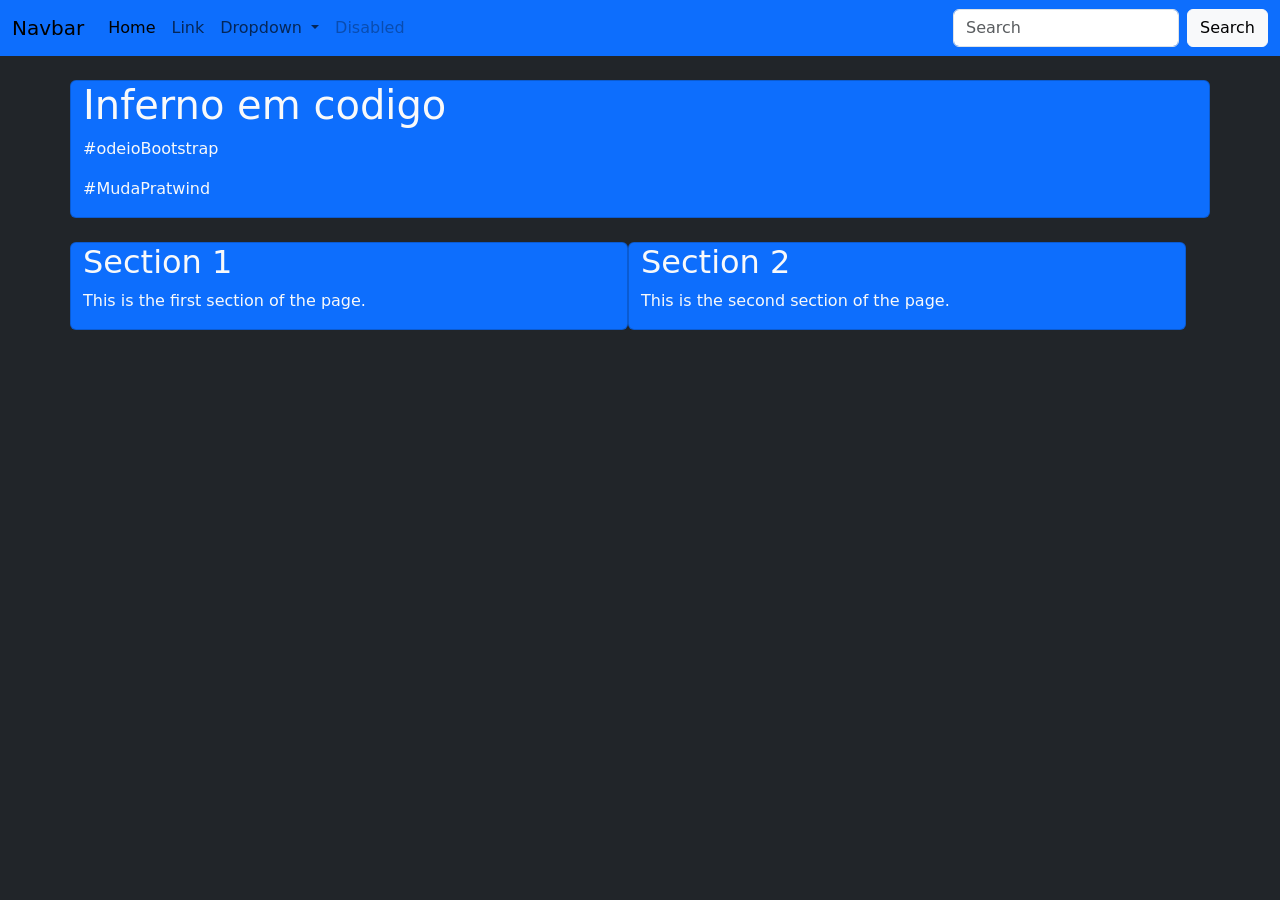
==== Bootstrap/index.html @ 7a37eac0 "Include bootstrap" ====
<!DOCTYPE html>
<html lang="pt-br">

<head>
    <meta charset="UTF-8">
    <meta name="viewport" content="width=device-width, initial-scale=1.0">
    <link rel="stylesheet" href="bootstrap-5.3.8-dist/css/bootstrap.min.css" />
    <title>bootstrap site</title>
</head>

<body class="bg-dark">
    <nav class="navbar navbar-expand-lg navbar bg-primary data-bs-theme=" dark">
        <div class="container-fluid">
            <a class="navbar-brand" href="#">Navbar</a>
            <button class="navbar-toggler" type="button" data-bs-toggle="collapse"
                data-bs-target="#navbarSupportedContent" aria-controls="navbarSupportedContent" aria-expanded="false"
                aria-label="Toggle navigation">
                <span class="navbar-toggler-icon"></span>
            </button>
            <div class="collapse navbar-collapse" id="navbarSupportedContent">
                <ul class="navbar-nav me-auto mb-2 mb-lg-0">
                    <li class="nav-item">
                        <a class="nav-link active" aria-current="page" href="#">Home</a>
                    </li>
                    <li class="nav-item">
                        <a class="nav-link" href="#">Link</a>
                    </li>
                    <li class="nav-item dropdown">
                        <a class="nav-link dropdown-toggle" href="#" role="button" data-bs-toggle="dropdown"
                            aria-expanded="false">
                            Dropdown
                        </a>
                        <ul class="dropdown-menu">
                            <li><a class="dropdown-item" href="#">Action</a></li>
                            <li><a class="dropdown-item" href="#">Another action</a></li>
                            <li>
                                <hr class="dropdown-divider">
                            </li>
                            <li><a class="dropdown-item" href="#">Something else here</a></li>
                        </ul>
                    </li>
                    <li class="nav-item">
                        <a class="nav-link disabled" aria-disabled="true">Disabled</a>
                    </li>
                </ul>
                <form class="d-flex" role="search">
                    <input class="form-control me-2" type="search" placeholder="Search" aria-label="Search" />
                    <button class="btn btn-light" type="submit">Search</button>
                </form>
            </div>
        </div>
    </nav>

    <div class="container text-light mt-4 ">
        <div class="row">
            <div class="col card bg-primary text-light">
                <h1>Inferno em codigo</h1>
                <p>#odeioBootstrap</p>
                <p>#MudaPratwind</p>
            </div>

            <div class="row pt-4" >
                <div class="col card bg-primary text-light md-3">
                    <h2>Section 1</h2>
                    <p>This is the first section of the page.</p>
                </div>
                <div class="col card bg-primary text-light">
                    <h2>Section 2</h2>
                    <p>This is the second section of the page.</p>
                </div>
            </div>

        </div>
    </div>

    <div class="">

    </div>
    <script src="bootstrap-5.3.8-dist/js/bootstrap.min.js"></script>
</body>

</html>
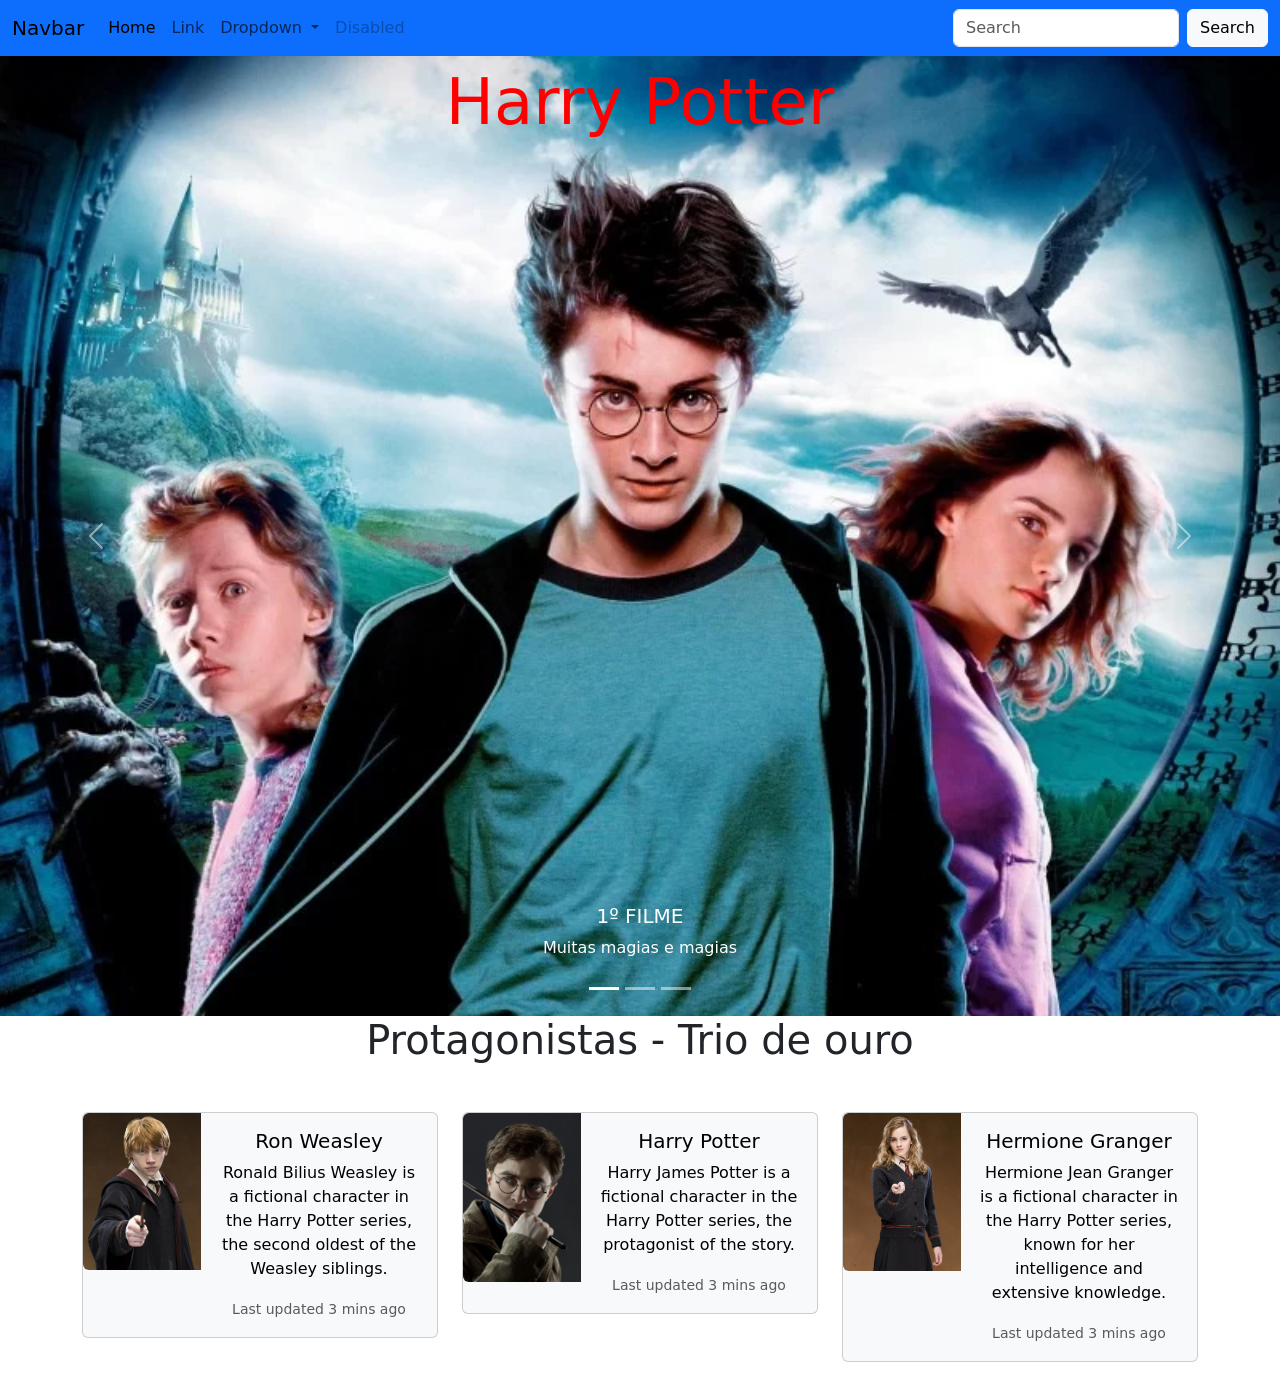
==== commit af403b50: "Complementos bootstrap" ====
--- a/Bootstrap/index.html
+++ b/Bootstrap/index.html
@@ -5,10 +5,11 @@
     <meta charset="UTF-8">
     <meta name="viewport" content="width=device-width, initial-scale=1.0">
     <link rel="stylesheet" href="bootstrap-5.3.8-dist/css/bootstrap.min.css" />
+    <link rel="stylesheet" href="bootstrap-5.3.8-dist/css/css.css">
     <title>bootstrap site</title>
 </head>
 
-<body class="bg-dark">
+<body>
     <nav class="navbar navbar-expand-lg navbar bg-primary data-bs-theme=" dark">
         <div class="container-fluid">
             <a class="navbar-brand" href="#">Navbar</a>
@@ -51,31 +52,114 @@
         </div>
     </nav>
 
-    <div class="container text-light mt-4 ">
-        <div class="row">
-            <div class="col card bg-primary text-light">
-                <h1>Inferno em codigo</h1>
-                <p>#odeioBootstrap</p>
-                <p>#MudaPratwind</p>
+    <div>
+
+        <div class="me z-1 position-absolute mt-2 mr-4">
+            <h1 class="text-light align-text-top">Harry Potter</h1>
+        </div>
+
+        <div id="carouselExampleCaptions" class="carousel slide z-0 position-relative carousel-cu" data-bs-ride="carousel">
+            <div class="carousel-indicators">
+                <button type="button" data-bs-target="#carouselExampleCaptions" data-bs-slide-to="0" class="active"
+                    aria-current="true" aria-label="Slide 1"></button>
+                <button type="button" data-bs-target="#carouselExampleCaptions" data-bs-slide-to="1"
+                    aria-label="Slide 2"></button>
+                <button type="button" data-bs-target="#carouselExampleCaptions" data-bs-slide-to="2"
+                    aria-label="Slide 3"></button>
             </div>
-
-            <div class="row pt-4" >
-                <div class="col card bg-primary text-light md-3">
-                    <h2>Section 1</h2>
-                    <p>This is the first section of the page.</p>
+            <div class="carousel-inner">
+                <div class="carousel-item active">
+                    <img src="imgs/harry-potter-1.webp" class="d-block w-100" alt="...">
+                    <div class="carousel-caption d-none d-md-block">
+                        <h5>1º FILME</h5>
+                        <p>Muitas magias e magias</p>
+                    </div>
                 </div>
-                <div class="col card bg-primary text-light">
-                    <h2>Section 2</h2>
-                    <p>This is the second section of the page.</p>
+                <div class="carousel-item">
+                    <img src="imgs/hp-2.webp" class="d-block w-100" alt="...">
+                    <div class="carousel-caption d-none d-md-block">
+                        <h5>2º FILME</h5>
+                        <p>Muitas magias e brincadeiras</p>
+                    </div>
+                </div>
+                <div class="carousel-item">
+                    <img src="imgs/hp-3.webp" class="d-block w-100" alt="...">
+                    <div class="carousel-caption d-none d-md-block">
+                        <h5>3º FILME</h5>
+                        <p>Muitas magias e aventuras, e mortessss</p>
+                    </div>
                 </div>
             </div>
-
+            <button class="carousel-control-prev" type="button" data-bs-target="#carouselExampleCaptions"
+                data-bs-slide="prev">
+                <span class="carousel-control-prev-icon" aria-hidden="true"></span>
+                <span class="visually-hidden">Previous</span>
+            </button>
+            <button class="carousel-control-next" type="button" data-bs-target="#carouselExampleCaptions"
+                data-bs-slide="next">
+                <span class="carousel-control-next-icon" aria-hidden="true"></span>
+                <span class="visually-hidden">Next</span>
+            </button>
         </div>
     </div>
 
-    <div class="">
+    <h1 style="text-align: center;">Protagonistas - Trio de ouro</h1>
+    <div class="container text-center mt-5">
+        <div class="row">
+            <div class="col">
+                <div class="card mb-3 text-bg-light" style="max-width: 540px;">
+                    <div class="row g-0">
+                        <div class="col-md-4">
+                            <img src="imgs/ron.jpg" class="img-fluid rounded-start" alt="...">
+                        </div>
+                        <div class="col-md-8">
+                            <div class="card-body">
+                                <h5 class="card-title">Ron Weasley</h5>
+                                <p class="card-text">Ronald Bilius Weasley is a fictional character in the Harry Potter series, the second oldest of the Weasley siblings.</p>
+                                <p class="card-text"><small class="text-body-secondary">Last updated 3 mins ago</small>
+                                </p>
+                            </div>
+                        </div>
+                    </div>
+                </div>
+            </div>
+            <div class="col">
+                <div class="card mb-3 text-bg-light" style="max-width: 540px;">
+                    <div class="row g-0">
+                        <div class="col-md-4">
+                            <img src="imgs/harry.webp" class="img-fluid rounded-start" alt="...">
+                        </div>
+                        <div class="col-md-8">
+                            <div class="card-body">
+                                <h5 class="card-title">Harry Potter</h5>
+                                <p class="card-text">Harry James Potter is a fictional character in the Harry Potter series, the protagonist of the story.</p>
+                                <p class="card-text"><small class="text-body-secondary">Last updated 3 mins ago</small>
+                                </p>
+                            </div>
+                        </div>
+                    </div>
+                </div>
+            </div>
+            <div class="col">
+                <div class="card mb-3 text-bg-light" style="max-width: 540px;">
+                    <div class="row g-0">
+                        <div class="col-md-4">
+                            <img src="imgs/hermione.jpg" class="img-fluid rounded-start" alt="...">
+                        </div>
+                        <div class="col-md-8">
+                            <div class="card-body">
+                                <h5 class="card-title">Hermione Granger</h5>
+                                <p class="card-text">Hermione Jean Granger is a fictional character in the Harry Potter series, known for her intelligence and extensive knowledge.</p>
+                                <p class="card-text"><small class="text-body-secondary">Last updated 3 mins ago</small>
+                                </p>
+                            </div>
+                        </div>
+                    </div>
+                </div>
+            </div>
+        </div>
+    </div>
 
-    </div>
     <script src="bootstrap-5.3.8-dist/js/bootstrap.min.js"></script>
 </body>
 
--- a/Bootstrap/bootstrap-5.3.8-dist/css/css.css
+++ b/Bootstrap/bootstrap-5.3.8-dist/css/css.css
@@ -0,0 +1,15 @@
+.me {
+    width: 100%;
+    display: flex;
+    justify-content: center;
+    align-items: center;
+}
+
+.me h1 {
+    margin-top: 0;
+    font-size: 4rem;
+    text-align: center;
+    color: rgb(255, 0, 0) !important;
+}
+
+
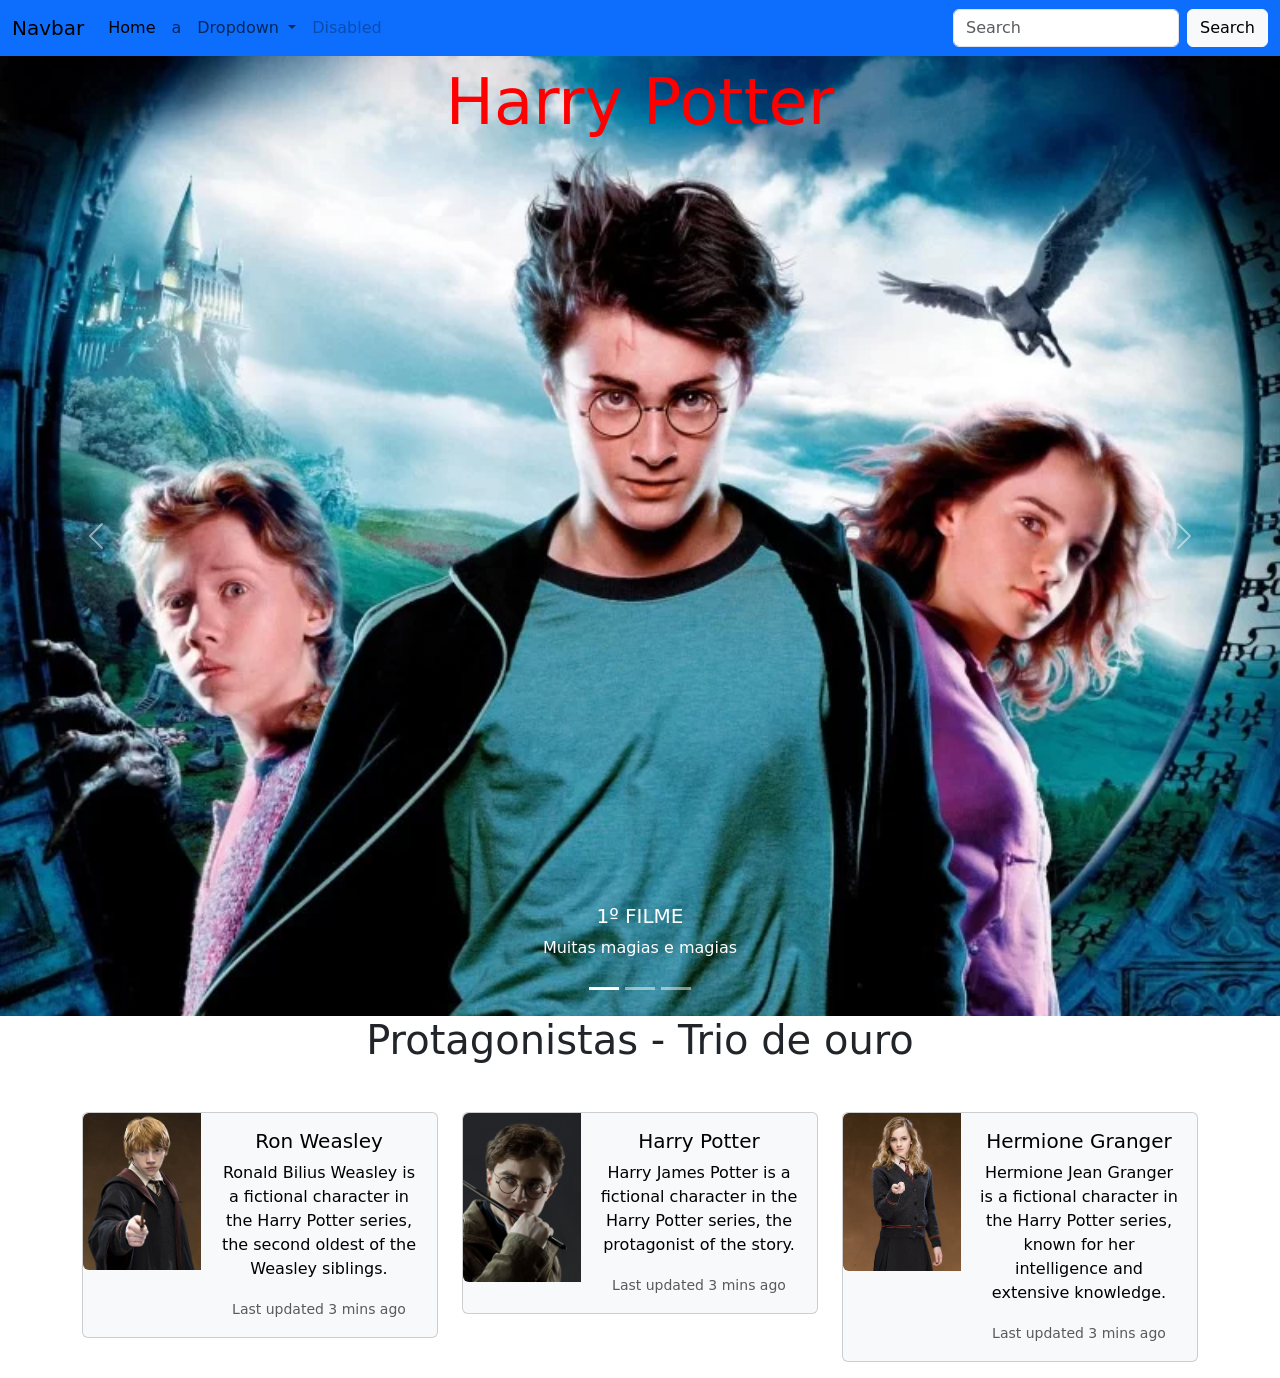
==== commit 0860ab36: "Log" ====
--- a/Bootstrap/index.html
+++ b/Bootstrap/index.html
@@ -24,7 +24,7 @@
                         <a class="nav-link active" aria-current="page" href="#">Home</a>
                     </li>
                     <li class="nav-item">
-                        <a class="nav-link" href="#">Link</a>
+                        <a class="nav-link" href="#">a</a>
                     </li>
                     <li class="nav-item dropdown">
                         <a class="nav-link dropdown-toggle" href="#" role="button" data-bs-toggle="dropdown"
